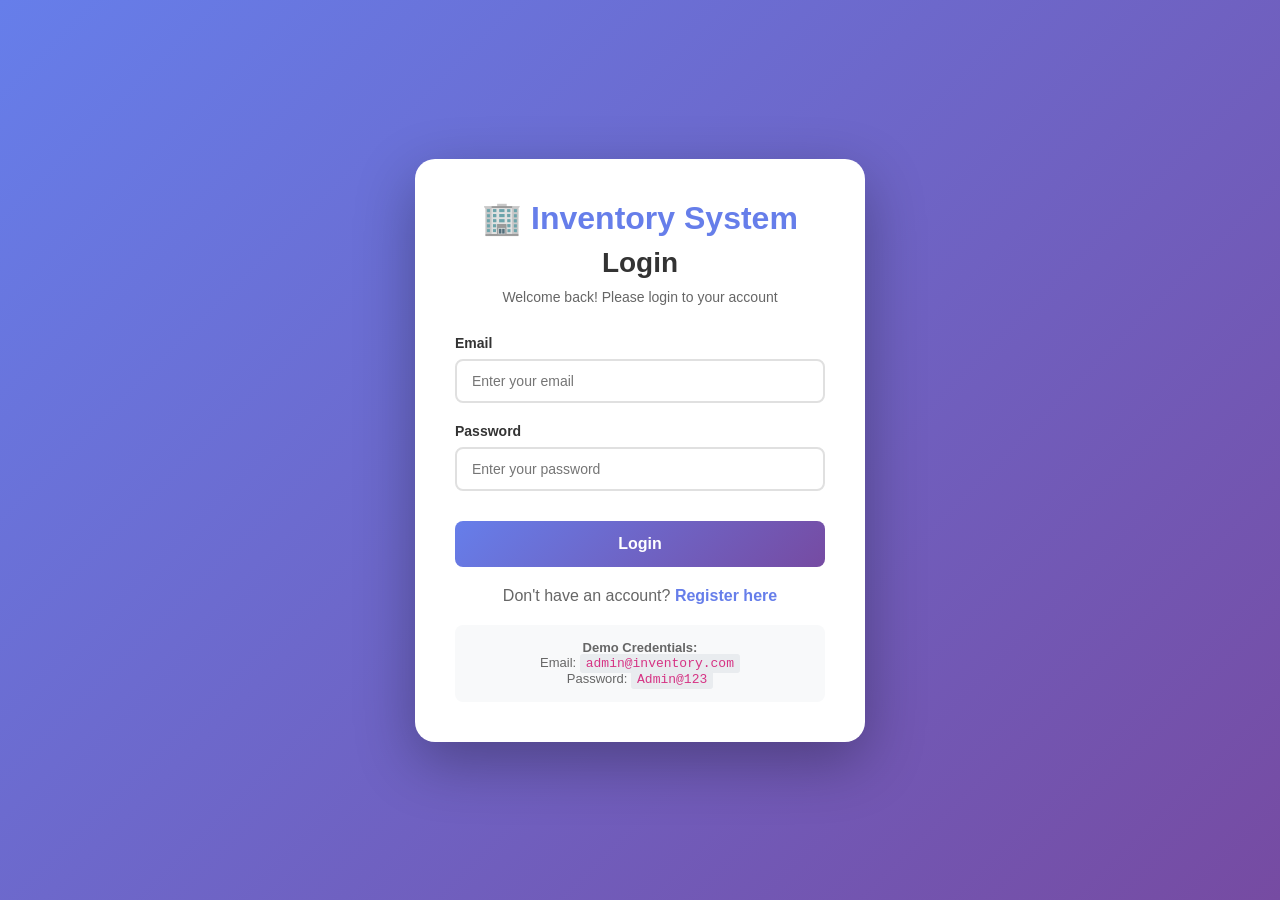
==== frontend/dashboard.html @ 76d30bfd "Add files via upload" ====
<!DOCTYPE html>
<html lang="en">
<head>
    <meta charset="UTF-8">
    <meta name="viewport" content="width=device-width, initial-scale=1.0">
    <title>Dashboard - Smart Inventory Management</title>
    <link rel="stylesheet" href="css/style.css">
    <link rel="stylesheet" href="css/dashboard.css">
</head>
<body>
    <div class="dashboard-container">
        <div class="dashboard-header">
            <h1>🏢 Smart Inventory Management System</h1>
            <button id="logout-btn" class="btn-logout">Logout</button>
        </div>

        <div class="dashboard-content">
            <div class="welcome-card">
                <h2>Welcome, <span id="user-name"></span>!</h2>
                <div class="user-info">
                    <div class="info-item">
                        <span class="label">Username:</span>
                        <span class="value" id="user-username"></span>
                    </div>
                    <div class="info-item">
                        <span class="label">Email:</span>
                        <span class="value" id="user-email"></span>
                    </div>
                    <div class="info-item">
                        <span class="label">Role:</span>
                        <span class="badge" id="user-role"></span>
                    </div>
                </div>
            </div>

            <div class="features-grid">
                <div class="feature-card disabled">
                    <div class="icon">📦</div>
                    <h3>Products</h3>
                    <p>Manage your inventory</p>
                    <small>Coming Soon</small>
                </div>

                <div class="feature-card disabled">
                    <div class="icon">📊</div>
                    <h3>Reports</h3>
                    <p>View sales reports</p>
                    <small>Coming Soon</small>
                </div>

                <div class="feature-card disabled">
                    <div class="icon">🔔</div>
                    <h3>Alerts</h3>
                    <p>Low stock notifications</p>
                    <small>Coming Soon</small>
                </div>

                <div class="feature-card disabled">
                    <div class="icon">📝</div>
                    <h3>Transactions</h3>
                    <p>Track movements</p>
                    <small>Coming Soon</small>
                </div>
            </div>

            <div class="info-banner">
                <h3>✅ Authentication System Active</h3>
                <p>User registration and login functionality is now complete!</p>
                <p class="small-text">
                    This is Milestone 1 (Weeks 1-2) - Authentication and Role-Based Access Control
                </p>
            </div>
        </div>
    </div>

    <script src="js/utils.js"></script>
    <script src="js/dashboard.js"></script>
</body>
</html>
---- frontend/css/style.css ----
/* Reset and Base Styles */
* {
    margin: 0;
    padding: 0;
    box-sizing: border-box;
}

body {
    font-family: 'Segoe UI', Tahoma, Geneva, Verdana, sans-serif;
    background: linear-gradient(135deg, #667eea 0%, #764ba2 100%);
    min-height: 100vh;
    display: flex;
    align-items: center;
    justify-content: center;
}

/* Auth Container */
.auth-container {
    width: 100%;
    min-height: 100vh;
    display: flex;
    align-items: center;
    justify-content: center;
    padding: 20px;
}

.auth-card {
    background: white;
    border-radius: 20px;
    padding: 40px;
    box-shadow: 0 20px 60px rgba(0, 0, 0, 0.3);
    width: 100%;
    max-width: 450px;
    animation: slideIn 0.3s ease-out;
}

.register-card {
    max-width: 600px;
}

@keyframes slideIn {
    from {
        opacity: 0;
        transform: translateY(-20px);
    }
    to {
        opacity: 1;
        transform: translateY(0);
    }
}

/* Auth Header */
.auth-header {
    text-align: center;
    margin-bottom: 30px;
}

.auth-header h1 {
    font-size: 32px;
    margin-bottom: 10px;
    color: #667eea;
}

.auth-header h2 {
    font-size: 28px;
    margin-bottom: 10px;
    color: #333;
}

.auth-header p {
    color: #666;
    font-size: 14px;
}

/* Messages */
.error-message {
    background: #fee;
    border: 1px solid #fcc;
    color: #c33;
    padding: 12px;
    border-radius: 8px;
    margin-bottom: 20px;
    text-align: center;
}

.success-message {
    background: #efe;
    border: 1px solid #cfc;
    color: #3c3;
    padding: 12px;
    border-radius: 8px;
    margin-bottom: 20px;
    text-align: center;
}

/* Forms */
.auth-form {
    display: flex;
    flex-direction: column;
    gap: 20px;
}

.form-row {
    display: grid;
    grid-template-columns: 1fr 1fr;
    gap: 15px;
}

.form-group {
    display: flex;
    flex-direction: column;
}

.form-group label {
    margin-bottom: 8px;
    color: #333;
    font-weight: 600;
    font-size: 14px;
}

.form-group input,
.form-group select {
    padding: 12px 15px;
    border: 2px solid #e0e0e0;
    border-radius: 8px;
    font-size: 14px;
    transition: all 0.3s ease;
}

.form-group input:focus,
.form-group select:focus {
    outline: none;
    border-color: #667eea;
    box-shadow: 0 0 0 3px rgba(102, 126, 234, 0.1);
}

.form-group input:disabled,
.form-group select:disabled {
    background: #f5f5f5;
    cursor: not-allowed;
}

/* Buttons */
.btn-primary {
    background: linear-gradient(135deg, #667eea 0%, #764ba2 100%);
    color: white;
    padding: 14px 30px;
    border: none;
    border-radius: 8px;
    font-size: 16px;
    font-weight: 600;
    cursor: pointer;
    transition: all 0.3s ease;
    margin-top: 10px;
}

.btn-primary:hover:not(:disabled) {
    transform: translateY(-2px);
    box-shadow: 0 5px 20px rgba(102, 126, 234, 0.4);
}

.btn-primary:disabled {
    opacity: 0.6;
    cursor: not-allowed;
}

/* Auth Footer */
.auth-footer {
    text-align: center;
    margin-top: 20px;
    color: #666;
}

.auth-footer a {
    color: #667eea;
    text-decoration: none;
    font-weight: 600;
}

.auth-footer a:hover {
    text-decoration: underline;
}

/* Demo Credentials */
.demo-credentials {
    background: #f8f9fa;
    padding: 15px;
    border-radius: 8px;
    margin-top: 20px;
    text-align: center;
    font-size: 13px;
    color: #666;
}

.demo-credentials code {
    background: #e9ecef;
    padding: 2px 6px;
    border-radius: 3px;
    font-family: 'Courier New', monospace;
    color: #d63384;
}

/* Password Requirements */
.password-requirements {
    background: #f8f9fa;
    padding: 15px;
    border-radius: 8px;
    font-size: 13px;
}

.password-requirements p {
    margin-bottom: 8px;
    color: #333;
}

.password-requirements ul {
    list-style-position: inside;
    color: #666;
}

.password-requirements li {
    padding: 2px 0;
}

/* Responsive */
@media (max-width: 768px) {
    .form-row {
        grid-template-columns: 1fr;
    }

    .auth-card {
        padding: 30px 20px;
    }
}
---- frontend/css/dashboard.css ----
/* Dashboard Styles */
body {
    background: #f5f7fa;
}

.dashboard-container {
    width: 100%;
    min-height: 100vh;
    background: #f5f7fa;
}

.dashboard-header {
    background: linear-gradient(135deg, #667eea 0%, #764ba2 100%);
    color: white;
    padding: 20px 40px;
    display: flex;
    justify-content: space-between;
    align-items: center;
    box-shadow: 0 2px 10px rgba(0, 0, 0, 0.1);
}

.dashboard-header h1 {
    font-size: 24px;
    margin: 0;
}

.btn-logout {
    background: rgba(255, 255, 255, 0.2);
    color: white;
    border: 2px solid white;
    padding: 10px 25px;
    border-radius: 8px;
    cursor: pointer;
    font-size: 14px;
    font-weight: 600;
    transition: all 0.3s ease;
}

.btn-logout:hover {
    background: white;
    color: #667eea;
}

.dashboard-content {
    padding: 40px;
    max-width: 1200px;
    margin: 0 auto;
}

.welcome-card {
    background: white;
    border-radius: 15px;
    padding: 30px;
    box-shadow: 0 2px 10px rgba(0, 0, 0, 0.1);
    margin-bottom: 30px;
}

.welcome-card h2 {
    color: #333;
    margin-bottom: 20px;
    font-size: 28px;
}

.user-info {
    display: flex;
    gap: 30px;
    flex-wrap: wrap;
}

.info-item {
    display: flex;
    flex-direction: column;
    gap: 5px;
}

.info-item .label {
    color: #666;
    font-size: 14px;
    font-weight: 500;
}

.info-item .value {
    color: #333;
    font-size: 16px;
    font-weight: 600;
}

.badge {
    display: inline-block;
    padding: 6px 12px;
    border-radius: 6px;
    font-size: 12px;
    font-weight: 700;
    text-transform: uppercase;
    letter-spacing: 0.5px;
}

.badge.admin {
    background: #667eea;
    color: white;
}

.badge.employee {
    background: #48bb78;
    color: white;
}

.features-grid {
    display: grid;
    grid-template-columns: repeat(auto-fit, minmax(250px, 1fr));
    gap: 20px;
    margin-bottom: 30px;
}

.feature-card {
    background: white;
    border-radius: 15px;
    padding: 30px;
    text-align: center;
    box-shadow: 0 2px 10px rgba(0, 0, 0, 0.1);
    transition: all 0.3s ease;
    cursor: pointer;
}

.feature-card:hover:not(.disabled) {
    transform: translateY(-5px);
    box-shadow: 0 5px 20px rgba(0, 0, 0, 0.15);
}

.feature-card.disabled {
    opacity: 0.6;
    cursor: not-allowed;
}

.feature-card .icon {
    font-size: 48px;
    margin-bottom: 15px;
}

.feature-card h3 {
    color: #333;
    margin-bottom: 10px;
    font-size: 20px;
}

.feature-card p {
    color: #666;
    font-size: 14px;
    margin-bottom: 10px;
}

.feature-card small {
    color: #999;
    font-size: 12px;
    font-style: italic;
}

.info-banner {
    background: linear-gradient(135deg, #48bb78 0%, #38a169 100%);
    color: white;
    border-radius: 15px;
    padding: 30px;
    text-align: center;
    box-shadow: 0 2px 10px rgba(0, 0, 0, 0.1);
}

.info-banner h3 {
    margin-bottom: 15px;
    font-size: 24px;
}

.info-banner p {
    margin-bottom: 10px;
    font-size: 16px;
}

.small-text {
    font-size: 14px !important;
    opacity: 0.9;
}

/* Responsive */
@media (max-width: 768px) {
    .dashboard-header {
        flex-direction: column;
        gap: 15px;
        text-align: center;
    }

    .dashboard-content {
        padding: 20px;
    }

    .user-info {
        flex-direction: column;
        gap: 15px;
    }

    .features-grid {
        grid-template-columns: 1fr;
    }
}
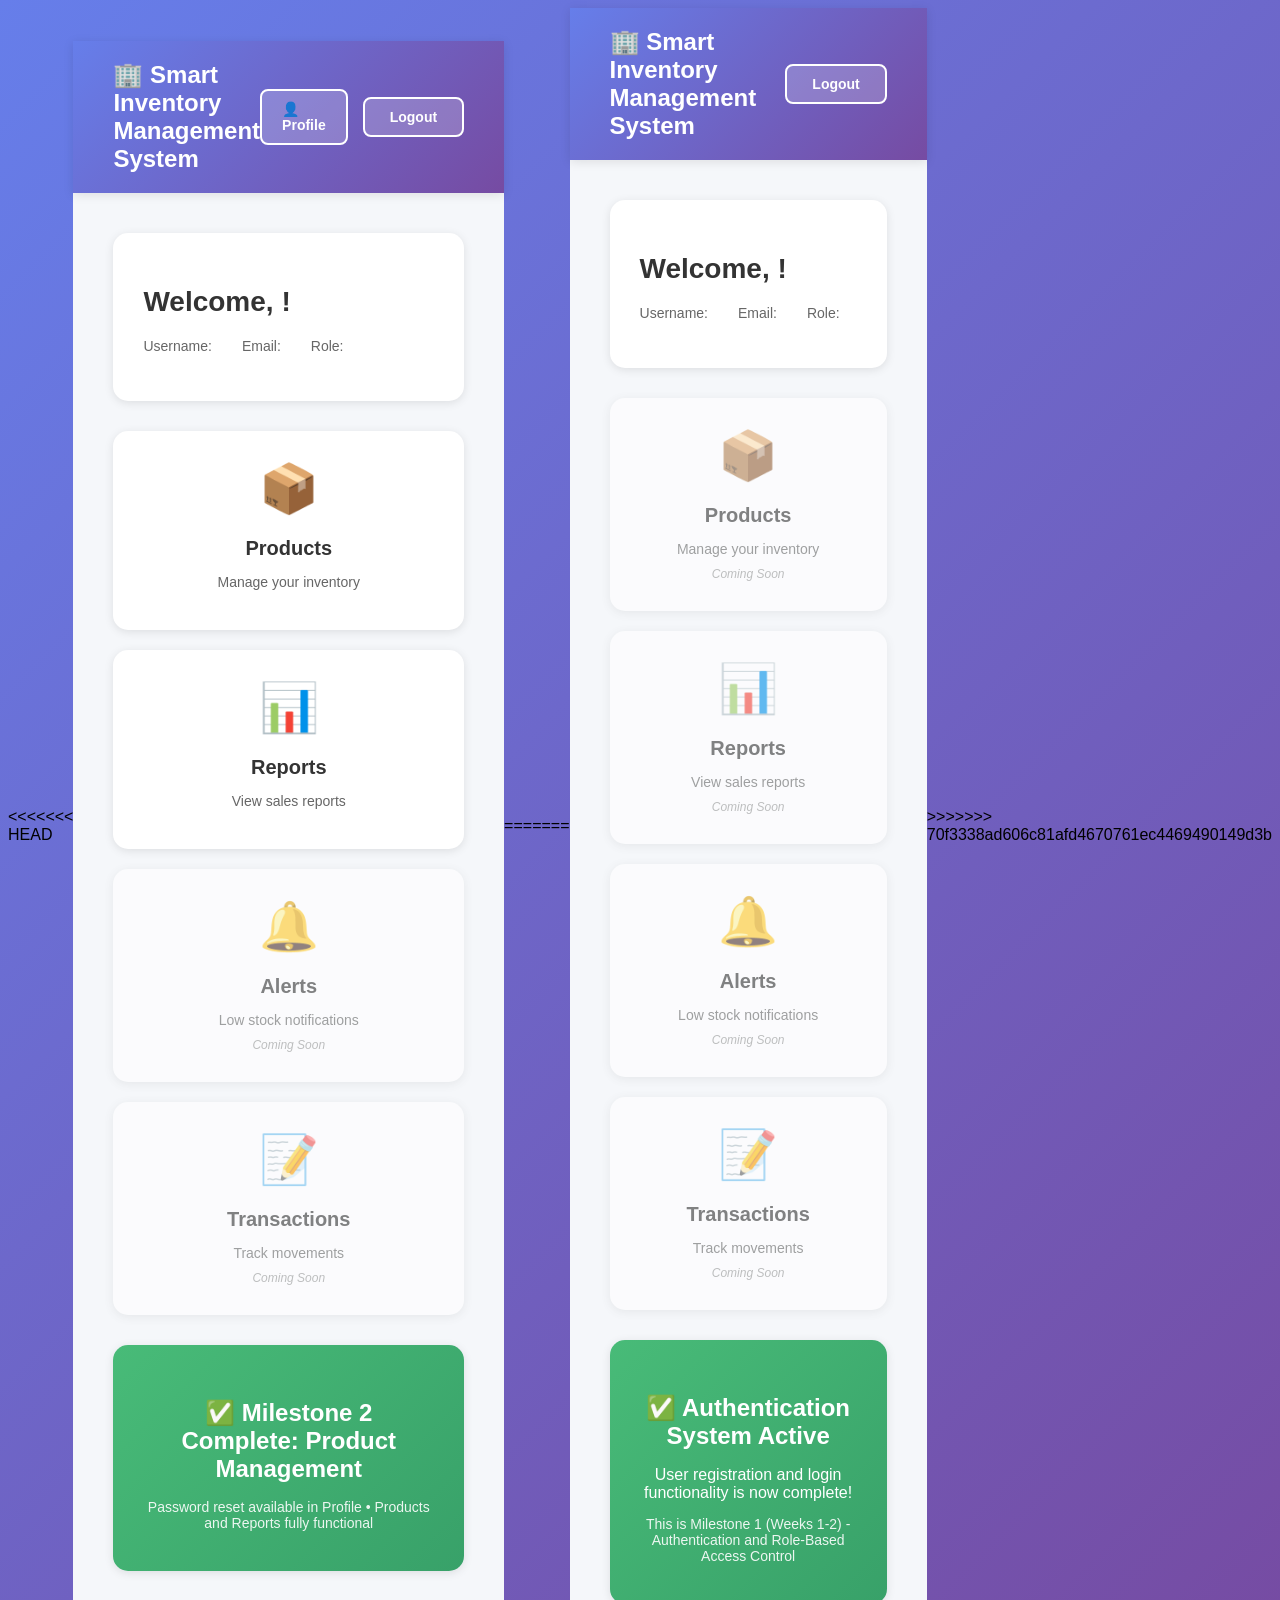
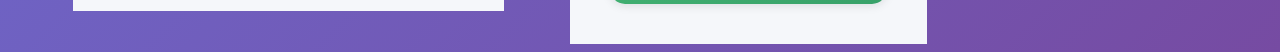
==== commit 3d57785d: "resolved merge" ====
--- a/frontend/dashboard.html
+++ b/frontend/dashboard.html
@@ -1,79 +1,161 @@
-<!DOCTYPE html>
-<html lang="en">
-<head>
-    <meta charset="UTF-8">
-    <meta name="viewport" content="width=device-width, initial-scale=1.0">
-    <title>Dashboard - Smart Inventory Management</title>
-    <link rel="stylesheet" href="css/style.css">
-    <link rel="stylesheet" href="css/dashboard.css">
-</head>
-<body>
-    <div class="dashboard-container">
-        <div class="dashboard-header">
-            <h1>🏢 Smart Inventory Management System</h1>
-            <button id="logout-btn" class="btn-logout">Logout</button>
-        </div>
-
-        <div class="dashboard-content">
-            <div class="welcome-card">
-                <h2>Welcome, <span id="user-name"></span>!</h2>
-                <div class="user-info">
-                    <div class="info-item">
-                        <span class="label">Username:</span>
-                        <span class="value" id="user-username"></span>
-                    </div>
-                    <div class="info-item">
-                        <span class="label">Email:</span>
-                        <span class="value" id="user-email"></span>
-                    </div>
-                    <div class="info-item">
-                        <span class="label">Role:</span>
-                        <span class="badge" id="user-role"></span>
-                    </div>
-                </div>
-            </div>
-
-            <div class="features-grid">
-                <div class="feature-card disabled">
-                    <div class="icon">📦</div>
-                    <h3>Products</h3>
-                    <p>Manage your inventory</p>
-                    <small>Coming Soon</small>
-                </div>
-
-                <div class="feature-card disabled">
-                    <div class="icon">📊</div>
-                    <h3>Reports</h3>
-                    <p>View sales reports</p>
-                    <small>Coming Soon</small>
-                </div>
-
-                <div class="feature-card disabled">
-                    <div class="icon">🔔</div>
-                    <h3>Alerts</h3>
-                    <p>Low stock notifications</p>
-                    <small>Coming Soon</small>
-                </div>
-
-                <div class="feature-card disabled">
-                    <div class="icon">📝</div>
-                    <h3>Transactions</h3>
-                    <p>Track movements</p>
-                    <small>Coming Soon</small>
-                </div>
-            </div>
-
-            <div class="info-banner">
-                <h3>✅ Authentication System Active</h3>
-                <p>User registration and login functionality is now complete!</p>
-                <p class="small-text">
-                    This is Milestone 1 (Weeks 1-2) - Authentication and Role-Based Access Control
-                </p>
-            </div>
-        </div>
-    </div>
-
-    <script src="js/utils.js"></script>
-    <script src="js/dashboard.js"></script>
-</body>
+<<<<<<< HEAD
+<!DOCTYPE html>
+<html lang="en">
+<head>
+    <meta charset="UTF-8">
+    <meta name="viewport" content="width=device-width, initial-scale=1.0">
+    <title>Dashboard - Smart Inventory Management</title>
+    <link rel="stylesheet" href="css/style.css">
+    <link rel="stylesheet" href="css/dashboard.css">
+</head>
+<body>
+    <div class="dashboard-container">
+        <div class="dashboard-header">
+            <h1>🏢 Smart Inventory Management System</h1>
+            <div class="header-actions">
+                <a href="profile.html" class="btn-secondary">👤 Profile</a>
+                <button id="logout-btn" class="btn-logout">Logout</button>
+            </div>
+        </div>
+
+        <div class="dashboard-content">
+            <div class="welcome-card">
+                <h2>Welcome, <span id="user-name"></span>!</h2>
+                <div class="user-info">
+                    <div class="info-item">
+                        <span class="label">Username:</span>
+                        <span class="value" id="user-username"></span>
+                    </div>
+                    <div class="info-item">
+                        <span class="label">Email:</span>
+                        <span class="value" id="user-email"></span>
+                    </div>
+                    <div class="info-item">
+                        <span class="label">Role:</span>
+                        <span class="badge" id="user-role"></span>
+                    </div>
+                </div>
+            </div>
+
+            <div class="features-grid">
+                <a href="inventory.html" class="feature-card">
+                    <div class="icon">📦</div>
+                    <h3>Products</h3>
+                    <p>Manage your inventory</p>
+                </a>
+
+                <a href="reports.html" class="feature-card">
+                    <div class="icon">📊</div>
+                    <h3>Reports</h3>
+                    <p>View sales reports</p>
+                </a>
+
+                <div class="feature-card disabled">
+                    <div class="icon">🔔</div>
+                    <h3>Alerts</h3>
+                    <p>Low stock notifications</p>
+                    <small>Coming Soon</small>
+                </div>
+
+                <div class="feature-card disabled">
+                    <div class="icon">📝</div>
+                    <h3>Transactions</h3>
+                    <p>Track movements</p>
+                    <small>Coming Soon</small>
+                </div>
+            </div>
+
+            <div class="info-banner">
+                <h3>✅ Milestone 2 Complete: Product Management</h3>
+                <p><strong id="role-info"></strong></p>
+                <p class="small-text">
+                    Password reset available in Profile • Products and Reports fully functional
+                </p>
+            </div>
+        </div>
+    </div>
+
+    <script src="js/utils.js"></script>
+    <script src="js/dashboard.js"></script>
+</body>
+=======
+<!DOCTYPE html>
+<html lang="en">
+<head>
+    <meta charset="UTF-8">
+    <meta name="viewport" content="width=device-width, initial-scale=1.0">
+    <title>Dashboard - Smart Inventory Management</title>
+    <link rel="stylesheet" href="css/style.css">
+    <link rel="stylesheet" href="css/dashboard.css">
+</head>
+<body>
+    <div class="dashboard-container">
+        <div class="dashboard-header">
+            <h1>🏢 Smart Inventory Management System</h1>
+            <button id="logout-btn" class="btn-logout">Logout</button>
+        </div>
+
+        <div class="dashboard-content">
+            <div class="welcome-card">
+                <h2>Welcome, <span id="user-name"></span>!</h2>
+                <div class="user-info">
+                    <div class="info-item">
+                        <span class="label">Username:</span>
+                        <span class="value" id="user-username"></span>
+                    </div>
+                    <div class="info-item">
+                        <span class="label">Email:</span>
+                        <span class="value" id="user-email"></span>
+                    </div>
+                    <div class="info-item">
+                        <span class="label">Role:</span>
+                        <span class="badge" id="user-role"></span>
+                    </div>
+                </div>
+            </div>
+
+            <div class="features-grid">
+                <div class="feature-card disabled">
+                    <div class="icon">📦</div>
+                    <h3>Products</h3>
+                    <p>Manage your inventory</p>
+                    <small>Coming Soon</small>
+                </div>
+
+                <div class="feature-card disabled">
+                    <div class="icon">📊</div>
+                    <h3>Reports</h3>
+                    <p>View sales reports</p>
+                    <small>Coming Soon</small>
+                </div>
+
+                <div class="feature-card disabled">
+                    <div class="icon">🔔</div>
+                    <h3>Alerts</h3>
+                    <p>Low stock notifications</p>
+                    <small>Coming Soon</small>
+                </div>
+
+                <div class="feature-card disabled">
+                    <div class="icon">📝</div>
+                    <h3>Transactions</h3>
+                    <p>Track movements</p>
+                    <small>Coming Soon</small>
+                </div>
+            </div>
+
+            <div class="info-banner">
+                <h3>✅ Authentication System Active</h3>
+                <p>User registration and login functionality is now complete!</p>
+                <p class="small-text">
+                    This is Milestone 1 (Weeks 1-2) - Authentication and Role-Based Access Control
+                </p>
+            </div>
+        </div>
+    </div>
+
+    <script src="js/utils.js"></script>
+    <script src="js/dashboard.js"></script>
+</body>
+>>>>>>> 70f3338ad606c81afd4670761ec4469490149d3b
 </html>
--- a/frontend/css/style.css
+++ b/frontend/css/style.css
@@ -1,234 +1,470 @@
-/* Reset and Base Styles */
-* {
-    margin: 0;
-    padding: 0;
-    box-sizing: border-box;
-}
-
-body {
-    font-family: 'Segoe UI', Tahoma, Geneva, Verdana, sans-serif;
-    background: linear-gradient(135deg, #667eea 0%, #764ba2 100%);
-    min-height: 100vh;
-    display: flex;
-    align-items: center;
-    justify-content: center;
-}
-
-/* Auth Container */
-.auth-container {
-    width: 100%;
-    min-height: 100vh;
-    display: flex;
-    align-items: center;
-    justify-content: center;
-    padding: 20px;
-}
-
-.auth-card {
-    background: white;
-    border-radius: 20px;
-    padding: 40px;
-    box-shadow: 0 20px 60px rgba(0, 0, 0, 0.3);
-    width: 100%;
-    max-width: 450px;
-    animation: slideIn 0.3s ease-out;
-}
-
-.register-card {
-    max-width: 600px;
-}
-
-@keyframes slideIn {
-    from {
-        opacity: 0;
-        transform: translateY(-20px);
-    }
-    to {
-        opacity: 1;
-        transform: translateY(0);
-    }
-}
-
-/* Auth Header */
-.auth-header {
-    text-align: center;
-    margin-bottom: 30px;
-}
-
-.auth-header h1 {
-    font-size: 32px;
-    margin-bottom: 10px;
-    color: #667eea;
-}
-
-.auth-header h2 {
-    font-size: 28px;
-    margin-bottom: 10px;
-    color: #333;
-}
-
-.auth-header p {
-    color: #666;
-    font-size: 14px;
-}
-
-/* Messages */
-.error-message {
-    background: #fee;
-    border: 1px solid #fcc;
-    color: #c33;
-    padding: 12px;
-    border-radius: 8px;
-    margin-bottom: 20px;
-    text-align: center;
-}
-
-.success-message {
-    background: #efe;
-    border: 1px solid #cfc;
-    color: #3c3;
-    padding: 12px;
-    border-radius: 8px;
-    margin-bottom: 20px;
-    text-align: center;
-}
-
-/* Forms */
-.auth-form {
-    display: flex;
-    flex-direction: column;
-    gap: 20px;
-}
-
-.form-row {
-    display: grid;
-    grid-template-columns: 1fr 1fr;
-    gap: 15px;
-}
-
-.form-group {
-    display: flex;
-    flex-direction: column;
-}
-
-.form-group label {
-    margin-bottom: 8px;
-    color: #333;
-    font-weight: 600;
-    font-size: 14px;
-}
-
-.form-group input,
-.form-group select {
-    padding: 12px 15px;
-    border: 2px solid #e0e0e0;
-    border-radius: 8px;
-    font-size: 14px;
-    transition: all 0.3s ease;
-}
-
-.form-group input:focus,
-.form-group select:focus {
-    outline: none;
-    border-color: #667eea;
-    box-shadow: 0 0 0 3px rgba(102, 126, 234, 0.1);
-}
-
-.form-group input:disabled,
-.form-group select:disabled {
-    background: #f5f5f5;
-    cursor: not-allowed;
-}
-
-/* Buttons */
-.btn-primary {
-    background: linear-gradient(135deg, #667eea 0%, #764ba2 100%);
-    color: white;
-    padding: 14px 30px;
-    border: none;
-    border-radius: 8px;
-    font-size: 16px;
-    font-weight: 600;
-    cursor: pointer;
-    transition: all 0.3s ease;
-    margin-top: 10px;
-}
-
-.btn-primary:hover:not(:disabled) {
-    transform: translateY(-2px);
-    box-shadow: 0 5px 20px rgba(102, 126, 234, 0.4);
-}
-
-.btn-primary:disabled {
-    opacity: 0.6;
-    cursor: not-allowed;
-}
-
-/* Auth Footer */
-.auth-footer {
-    text-align: center;
-    margin-top: 20px;
-    color: #666;
-}
-
-.auth-footer a {
-    color: #667eea;
-    text-decoration: none;
-    font-weight: 600;
-}
-
-.auth-footer a:hover {
-    text-decoration: underline;
-}
-
-/* Demo Credentials */
-.demo-credentials {
-    background: #f8f9fa;
-    padding: 15px;
-    border-radius: 8px;
-    margin-top: 20px;
-    text-align: center;
-    font-size: 13px;
-    color: #666;
-}
-
-.demo-credentials code {
-    background: #e9ecef;
-    padding: 2px 6px;
-    border-radius: 3px;
-    font-family: 'Courier New', monospace;
-    color: #d63384;
-}
-
-/* Password Requirements */
-.password-requirements {
-    background: #f8f9fa;
-    padding: 15px;
-    border-radius: 8px;
-    font-size: 13px;
-}
-
-.password-requirements p {
-    margin-bottom: 8px;
-    color: #333;
-}
-
-.password-requirements ul {
-    list-style-position: inside;
-    color: #666;
-}
-
-.password-requirements li {
-    padding: 2px 0;
-}
-
-/* Responsive */
-@media (max-width: 768px) {
-    .form-row {
-        grid-template-columns: 1fr;
-    }
-
-    .auth-card {
-        padding: 30px 20px;
-    }
+<<<<<<< HEAD
+/* Reset and Base Styles */
+* {
+    margin: 0;
+    padding: 0;
+    box-sizing: border-box;
+}
+
+body {
+    font-family: 'Segoe UI', Tahoma, Geneva, Verdana, sans-serif;
+    background: linear-gradient(135deg, #667eea 0%, #764ba2 100%);
+    min-height: 100vh;
+    display: flex;
+    align-items: center;
+    justify-content: center;
+}
+
+/* Auth Container */
+.auth-container {
+    width: 100%;
+    min-height: 100vh;
+    display: flex;
+    align-items: center;
+    justify-content: center;
+    padding: 20px;
+}
+
+.auth-card {
+    background: white;
+    border-radius: 20px;
+    padding: 40px;
+    box-shadow: 0 20px 60px rgba(0, 0, 0, 0.3);
+    width: 100%;
+    max-width: 450px;
+    animation: slideIn 0.3s ease-out;
+}
+
+.register-card {
+    max-width: 600px;
+}
+
+@keyframes slideIn {
+    from {
+        opacity: 0;
+        transform: translateY(-20px);
+    }
+    to {
+        opacity: 1;
+        transform: translateY(0);
+    }
+}
+
+/* Auth Header */
+.auth-header {
+    text-align: center;
+    margin-bottom: 30px;
+}
+
+.auth-header h1 {
+    font-size: 32px;
+    margin-bottom: 10px;
+    color: #667eea;
+}
+
+.auth-header h2 {
+    font-size: 28px;
+    margin-bottom: 10px;
+    color: #333;
+}
+
+.auth-header p {
+    color: #666;
+    font-size: 14px;
+}
+
+/* Messages */
+.error-message {
+    background: #fee;
+    border: 1px solid #fcc;
+    color: #c33;
+    padding: 12px;
+    border-radius: 8px;
+    margin-bottom: 20px;
+    text-align: center;
+}
+
+.success-message {
+    background: #efe;
+    border: 1px solid #cfc;
+    color: #3c3;
+    padding: 12px;
+    border-radius: 8px;
+    margin-bottom: 20px;
+    text-align: center;
+}
+
+/* Forms */
+.auth-form {
+    display: flex;
+    flex-direction: column;
+    gap: 20px;
+}
+
+.form-row {
+    display: grid;
+    grid-template-columns: 1fr 1fr;
+    gap: 15px;
+}
+
+.form-group {
+    display: flex;
+    flex-direction: column;
+}
+
+.form-group label {
+    margin-bottom: 8px;
+    color: #333;
+    font-weight: 600;
+    font-size: 14px;
+}
+
+.form-group input,
+.form-group select {
+    padding: 12px 15px;
+    border: 2px solid #e0e0e0;
+    border-radius: 8px;
+    font-size: 14px;
+    transition: all 0.3s ease;
+}
+
+.form-group input:focus,
+.form-group select:focus {
+    outline: none;
+    border-color: #667eea;
+    box-shadow: 0 0 0 3px rgba(102, 126, 234, 0.1);
+}
+
+.form-group input:disabled,
+.form-group select:disabled {
+    background: #f5f5f5;
+    cursor: not-allowed;
+}
+
+/* Buttons */
+.btn-primary {
+    background: linear-gradient(135deg, #667eea 0%, #764ba2 100%);
+    color: white;
+    padding: 14px 30px;
+    border: none;
+    border-radius: 8px;
+    font-size: 16px;
+    font-weight: 600;
+    cursor: pointer;
+    transition: all 0.3s ease;
+    margin-top: 10px;
+}
+
+.btn-primary:hover:not(:disabled) {
+    transform: translateY(-2px);
+    box-shadow: 0 5px 20px rgba(102, 126, 234, 0.4);
+}
+
+.btn-primary:disabled {
+    opacity: 0.6;
+    cursor: not-allowed;
+}
+
+/* Auth Footer */
+.auth-footer {
+    text-align: center;
+    margin-top: 20px;
+    color: #666;
+}
+
+.auth-footer a {
+    color: #667eea;
+    text-decoration: none;
+    font-weight: 600;
+}
+
+.auth-footer a:hover {
+    text-decoration: underline;
+}
+
+/* Demo Credentials */
+.demo-credentials {
+    background: #f8f9fa;
+    padding: 15px;
+    border-radius: 8px;
+    margin-top: 20px;
+    text-align: center;
+    font-size: 13px;
+    color: #666;
+}
+
+.demo-credentials code {
+    background: #e9ecef;
+    padding: 2px 6px;
+    border-radius: 3px;
+    font-family: 'Courier New', monospace;
+    color: #d63384;
+}
+
+/* Password Requirements */
+.password-requirements {
+    background: #f8f9fa;
+    padding: 15px;
+    border-radius: 8px;
+    font-size: 13px;
+}
+
+.password-requirements p {
+    margin-bottom: 8px;
+    color: #333;
+}
+
+.password-requirements ul {
+    list-style-position: inside;
+    color: #666;
+}
+
+.password-requirements li {
+    padding: 2px 0;
+}
+
+/* Responsive */
+@media (max-width: 768px) {
+    .form-row {
+        grid-template-columns: 1fr;
+    }
+
+    .auth-card {
+        padding: 30px 20px;
+    }
+=======
+/* Reset and Base Styles */
+* {
+    margin: 0;
+    padding: 0;
+    box-sizing: border-box;
+}
+
+body {
+    font-family: 'Segoe UI', Tahoma, Geneva, Verdana, sans-serif;
+    background: linear-gradient(135deg, #667eea 0%, #764ba2 100%);
+    min-height: 100vh;
+    display: flex;
+    align-items: center;
+    justify-content: center;
+}
+
+/* Auth Container */
+.auth-container {
+    width: 100%;
+    min-height: 100vh;
+    display: flex;
+    align-items: center;
+    justify-content: center;
+    padding: 20px;
+}
+
+.auth-card {
+    background: white;
+    border-radius: 20px;
+    padding: 40px;
+    box-shadow: 0 20px 60px rgba(0, 0, 0, 0.3);
+    width: 100%;
+    max-width: 450px;
+    animation: slideIn 0.3s ease-out;
+}
+
+.register-card {
+    max-width: 600px;
+}
+
+@keyframes slideIn {
+    from {
+        opacity: 0;
+        transform: translateY(-20px);
+    }
+    to {
+        opacity: 1;
+        transform: translateY(0);
+    }
+}
+
+/* Auth Header */
+.auth-header {
+    text-align: center;
+    margin-bottom: 30px;
+}
+
+.auth-header h1 {
+    font-size: 32px;
+    margin-bottom: 10px;
+    color: #667eea;
+}
+
+.auth-header h2 {
+    font-size: 28px;
+    margin-bottom: 10px;
+    color: #333;
+}
+
+.auth-header p {
+    color: #666;
+    font-size: 14px;
+}
+
+/* Messages */
+.error-message {
+    background: #fee;
+    border: 1px solid #fcc;
+    color: #c33;
+    padding: 12px;
+    border-radius: 8px;
+    margin-bottom: 20px;
+    text-align: center;
+}
+
+.success-message {
+    background: #efe;
+    border: 1px solid #cfc;
+    color: #3c3;
+    padding: 12px;
+    border-radius: 8px;
+    margin-bottom: 20px;
+    text-align: center;
+}
+
+/* Forms */
+.auth-form {
+    display: flex;
+    flex-direction: column;
+    gap: 20px;
+}
+
+.form-row {
+    display: grid;
+    grid-template-columns: 1fr 1fr;
+    gap: 15px;
+}
+
+.form-group {
+    display: flex;
+    flex-direction: column;
+}
+
+.form-group label {
+    margin-bottom: 8px;
+    color: #333;
+    font-weight: 600;
+    font-size: 14px;
+}
+
+.form-group input,
+.form-group select {
+    padding: 12px 15px;
+    border: 2px solid #e0e0e0;
+    border-radius: 8px;
+    font-size: 14px;
+    transition: all 0.3s ease;
+}
+
+.form-group input:focus,
+.form-group select:focus {
+    outline: none;
+    border-color: #667eea;
+    box-shadow: 0 0 0 3px rgba(102, 126, 234, 0.1);
+}
+
+.form-group input:disabled,
+.form-group select:disabled {
+    background: #f5f5f5;
+    cursor: not-allowed;
+}
+
+/* Buttons */
+.btn-primary {
+    background: linear-gradient(135deg, #667eea 0%, #764ba2 100%);
+    color: white;
+    padding: 14px 30px;
+    border: none;
+    border-radius: 8px;
+    font-size: 16px;
+    font-weight: 600;
+    cursor: pointer;
+    transition: all 0.3s ease;
+    margin-top: 10px;
+}
+
+.btn-primary:hover:not(:disabled) {
+    transform: translateY(-2px);
+    box-shadow: 0 5px 20px rgba(102, 126, 234, 0.4);
+}
+
+.btn-primary:disabled {
+    opacity: 0.6;
+    cursor: not-allowed;
+}
+
+/* Auth Footer */
+.auth-footer {
+    text-align: center;
+    margin-top: 20px;
+    color: #666;
+}
+
+.auth-footer a {
+    color: #667eea;
+    text-decoration: none;
+    font-weight: 600;
+}
+
+.auth-footer a:hover {
+    text-decoration: underline;
+}
+
+/* Demo Credentials */
+.demo-credentials {
+    background: #f8f9fa;
+    padding: 15px;
+    border-radius: 8px;
+    margin-top: 20px;
+    text-align: center;
+    font-size: 13px;
+    color: #666;
+}
+
+.demo-credentials code {
+    background: #e9ecef;
+    padding: 2px 6px;
+    border-radius: 3px;
+    font-family: 'Courier New', monospace;
+    color: #d63384;
+}
+
+/* Password Requirements */
+.password-requirements {
+    background: #f8f9fa;
+    padding: 15px;
+    border-radius: 8px;
+    font-size: 13px;
+}
+
+.password-requirements p {
+    margin-bottom: 8px;
+    color: #333;
+}
+
+.password-requirements ul {
+    list-style-position: inside;
+    color: #666;
+}
+
+.password-requirements li {
+    padding: 2px 0;
+}
+
+/* Responsive */
+@media (max-width: 768px) {
+    .form-row {
+        grid-template-columns: 1fr;
+    }
+
+    .auth-card {
+        padding: 30px 20px;
+    }
+>>>>>>> 70f3338ad606c81afd4670761ec4469490149d3b
 }
--- a/frontend/css/dashboard.css
+++ b/frontend/css/dashboard.css
@@ -1,202 +1,499 @@
-/* Dashboard Styles */
-body {
-    background: #f5f7fa;
-}
-
-.dashboard-container {
-    width: 100%;
-    min-height: 100vh;
-    background: #f5f7fa;
-}
-
-.dashboard-header {
-    background: linear-gradient(135deg, #667eea 0%, #764ba2 100%);
-    color: white;
-    padding: 20px 40px;
-    display: flex;
-    justify-content: space-between;
-    align-items: center;
-    box-shadow: 0 2px 10px rgba(0, 0, 0, 0.1);
-}
-
-.dashboard-header h1 {
-    font-size: 24px;
-    margin: 0;
-}
-
-.btn-logout {
-    background: rgba(255, 255, 255, 0.2);
-    color: white;
-    border: 2px solid white;
-    padding: 10px 25px;
-    border-radius: 8px;
-    cursor: pointer;
-    font-size: 14px;
-    font-weight: 600;
-    transition: all 0.3s ease;
-}
-
-.btn-logout:hover {
-    background: white;
-    color: #667eea;
-}
-
-.dashboard-content {
-    padding: 40px;
-    max-width: 1200px;
-    margin: 0 auto;
-}
-
-.welcome-card {
-    background: white;
-    border-radius: 15px;
-    padding: 30px;
-    box-shadow: 0 2px 10px rgba(0, 0, 0, 0.1);
-    margin-bottom: 30px;
-}
-
-.welcome-card h2 {
-    color: #333;
-    margin-bottom: 20px;
-    font-size: 28px;
-}
-
-.user-info {
-    display: flex;
-    gap: 30px;
-    flex-wrap: wrap;
-}
-
-.info-item {
-    display: flex;
-    flex-direction: column;
-    gap: 5px;
-}
-
-.info-item .label {
-    color: #666;
-    font-size: 14px;
-    font-weight: 500;
-}
-
-.info-item .value {
-    color: #333;
-    font-size: 16px;
-    font-weight: 600;
-}
-
-.badge {
-    display: inline-block;
-    padding: 6px 12px;
-    border-radius: 6px;
-    font-size: 12px;
-    font-weight: 700;
-    text-transform: uppercase;
-    letter-spacing: 0.5px;
-}
-
-.badge.admin {
-    background: #667eea;
-    color: white;
-}
-
-.badge.employee {
-    background: #48bb78;
-    color: white;
-}
-
-.features-grid {
-    display: grid;
-    grid-template-columns: repeat(auto-fit, minmax(250px, 1fr));
-    gap: 20px;
-    margin-bottom: 30px;
-}
-
-.feature-card {
-    background: white;
-    border-radius: 15px;
-    padding: 30px;
-    text-align: center;
-    box-shadow: 0 2px 10px rgba(0, 0, 0, 0.1);
-    transition: all 0.3s ease;
-    cursor: pointer;
-}
-
-.feature-card:hover:not(.disabled) {
-    transform: translateY(-5px);
-    box-shadow: 0 5px 20px rgba(0, 0, 0, 0.15);
-}
-
-.feature-card.disabled {
-    opacity: 0.6;
-    cursor: not-allowed;
-}
-
-.feature-card .icon {
-    font-size: 48px;
-    margin-bottom: 15px;
-}
-
-.feature-card h3 {
-    color: #333;
-    margin-bottom: 10px;
-    font-size: 20px;
-}
-
-.feature-card p {
-    color: #666;
-    font-size: 14px;
-    margin-bottom: 10px;
-}
-
-.feature-card small {
-    color: #999;
-    font-size: 12px;
-    font-style: italic;
-}
-
-.info-banner {
-    background: linear-gradient(135deg, #48bb78 0%, #38a169 100%);
-    color: white;
-    border-radius: 15px;
-    padding: 30px;
-    text-align: center;
-    box-shadow: 0 2px 10px rgba(0, 0, 0, 0.1);
-}
-
-.info-banner h3 {
-    margin-bottom: 15px;
-    font-size: 24px;
-}
-
-.info-banner p {
-    margin-bottom: 10px;
-    font-size: 16px;
-}
-
-.small-text {
-    font-size: 14px !important;
-    opacity: 0.9;
-}
-
-/* Responsive */
-@media (max-width: 768px) {
-    .dashboard-header {
-        flex-direction: column;
-        gap: 15px;
-        text-align: center;
-    }
-
-    .dashboard-content {
-        padding: 20px;
-    }
-
-    .user-info {
-        flex-direction: column;
-        gap: 15px;
-    }
-
-    .features-grid {
-        grid-template-columns: 1fr;
-    }
+<<<<<<< HEAD
+/* Dashboard Styles */
+body {
+    background: #f5f7fa;
+}
+
+.dashboard-container {
+    width: 100%;
+    min-height: 100vh;
+    background: #f5f7fa;
+}
+
+.dashboard-header {
+    background: linear-gradient(135deg, #667eea 0%, #764ba2 100%);
+    color: white;
+    padding: 20px 40px;
+    display: flex;
+    justify-content: space-between;
+    align-items: center;
+    box-shadow: 0 2px 10px rgba(0, 0, 0, 0.1);
+}
+
+.dashboard-header h1 {
+    font-size: 24px;
+    margin: 0;
+}
+
+.header-actions {
+    display: flex;
+    gap: 15px;
+    align-items: center;
+}
+
+.btn-secondary {
+    background: rgba(255, 255, 255, 0.2);
+    color: white;
+    border: 2px solid white;
+    padding: 10px 20px;
+    border-radius: 8px;
+    text-decoration: none;
+    font-size: 14px;
+    font-weight: 600;
+    transition: all 0.3s ease;
+    display: inline-block;
+}
+
+.btn-secondary:hover {
+    background: white;
+    color: #667eea;
+}
+
+.btn-logout {
+    background: rgba(255, 255, 255, 0.2);
+    color: white;
+    border: 2px solid white;
+    padding: 10px 25px;
+    border-radius: 8px;
+    cursor: pointer;
+    font-size: 14px;
+    font-weight: 600;
+    transition: all 0.3s ease;
+}
+
+.btn-logout:hover {
+    background: white;
+    color: #667eea;
+}
+
+.dashboard-content {
+    padding: 40px;
+    max-width: 1200px;
+    margin: 0 auto;
+}
+
+.welcome-card {
+    background: white;
+    border-radius: 15px;
+    padding: 30px;
+    box-shadow: 0 2px 10px rgba(0, 0, 0, 0.1);
+    margin-bottom: 30px;
+}
+
+.welcome-card h2 {
+    color: #333;
+    margin-bottom: 20px;
+    font-size: 28px;
+}
+
+.user-info {
+    display: flex;
+    gap: 30px;
+    flex-wrap: wrap;
+}
+
+.info-item {
+    display: flex;
+    flex-direction: column;
+    gap: 5px;
+}
+
+.info-item .label {
+    color: #666;
+    font-size: 14px;
+    font-weight: 500;
+}
+
+.info-item .value {
+    color: #333;
+    font-size: 16px;
+    font-weight: 600;
+}
+
+.badge {
+    display: inline-block;
+    padding: 6px 12px;
+    border-radius: 6px;
+    font-size: 12px;
+    font-weight: 700;
+    text-transform: uppercase;
+    letter-spacing: 0.5px;
+}
+
+.badge.admin {
+    background: #667eea;
+    color: white;
+}
+
+.badge.employee {
+    background: #48bb78;
+    color: white;
+}
+
+.features-grid {
+    display: grid;
+    grid-template-columns: repeat(auto-fit, minmax(250px, 1fr));
+    gap: 20px;
+    margin-bottom: 30px;
+}
+
+.feature-card {
+    background: white;
+    border-radius: 15px;
+    padding: 30px;
+    text-align: center;
+    box-shadow: 0 2px 10px rgba(0, 0, 0, 0.1);
+    transition: all 0.3s ease;
+    cursor: pointer;
+}
+
+.feature-card:hover:not(.disabled) {
+    transform: translateY(-5px);
+    box-shadow: 0 5px 20px rgba(0, 0, 0, 0.15);
+}
+
+.feature-card.disabled {
+    opacity: 0.6;
+    cursor: not-allowed;
+}
+
+.feature-card .icon {
+    font-size: 48px;
+    margin-bottom: 15px;
+}
+
+.feature-card h3 {
+    color: #333;
+    margin-bottom: 10px;
+    font-size: 20px;
+}
+
+.feature-card p {
+    color: #666;
+    font-size: 14px;
+    margin-bottom: 10px;
+}
+
+.feature-card small {
+    color: #999;
+    font-size: 12px;
+    font-style: italic;
+}
+
+.info-banner {
+    background: linear-gradient(135deg, #48bb78 0%, #38a169 100%);
+    color: white;
+    border-radius: 15px;
+    padding: 30px;
+    text-align: center;
+    box-shadow: 0 2px 10px rgba(0, 0, 0, 0.1);
+}
+
+.info-banner h3 {
+    margin-bottom: 15px;
+    font-size: 24px;
+}
+
+.info-banner p {
+    margin-bottom: 10px;
+    font-size: 16px;
+}
+
+.small-text {
+    font-size: 14px !important;
+    opacity: 0.9;
+}
+
+/* Profile Page Styles */
+.profile-container {
+    max-width: 900px;
+    margin: 0 auto;
+}
+
+.profile-section {
+    background: white;
+    border-radius: 15px;
+    padding: 30px;
+    box-shadow: 0 2px 10px rgba(0, 0, 0, 0.1);
+    margin-bottom: 30px;
+}
+
+.profile-section h2 {
+    color: #333;
+    margin-bottom: 25px;
+    font-size: 24px;
+    border-bottom: 2px solid #f0f0f0;
+    padding-bottom: 15px;
+}
+
+.profile-info {
+    display: flex;
+    flex-direction: column;
+    gap: 20px;
+}
+
+.info-row {
+    display: flex;
+    justify-content: space-between;
+    align-items: center;
+    padding: 15px 0;
+    border-bottom: 1px solid #f5f5f5;
+}
+
+.info-row:last-child {
+    border-bottom: none;
+}
+
+.info-row .label {
+    color: #666;
+    font-size: 14px;
+    font-weight: 600;
+    min-width: 150px;
+}
+
+.info-row .value {
+    color: #333;
+    font-size: 16px;
+    font-weight: 500;
+    flex: 1;
+    text-align: right;
+}
+
+.form-help {
+    display: block;
+    color: #666;
+    font-size: 12px;
+    margin-top: 5px;
+    line-height: 1.4;
+}
+
+.feature-card {
+    text-decoration: none;
+    color: inherit;
+    display: block;
+}
+
+/* Responsive */
+@media (max-width: 768px) {
+    .dashboard-header {
+        flex-direction: column;
+        gap: 15px;
+        text-align: center;
+    }
+
+    .dashboard-content {
+        padding: 20px;
+    }
+
+    .user-info {
+        flex-direction: column;
+        gap: 15px;
+    }
+
+    .features-grid {
+        grid-template-columns: 1fr;
+    }
+=======
+/* Dashboard Styles */
+body {
+    background: #f5f7fa;
+}
+
+.dashboard-container {
+    width: 100%;
+    min-height: 100vh;
+    background: #f5f7fa;
+}
+
+.dashboard-header {
+    background: linear-gradient(135deg, #667eea 0%, #764ba2 100%);
+    color: white;
+    padding: 20px 40px;
+    display: flex;
+    justify-content: space-between;
+    align-items: center;
+    box-shadow: 0 2px 10px rgba(0, 0, 0, 0.1);
+}
+
+.dashboard-header h1 {
+    font-size: 24px;
+    margin: 0;
+}
+
+.btn-logout {
+    background: rgba(255, 255, 255, 0.2);
+    color: white;
+    border: 2px solid white;
+    padding: 10px 25px;
+    border-radius: 8px;
+    cursor: pointer;
+    font-size: 14px;
+    font-weight: 600;
+    transition: all 0.3s ease;
+}
+
+.btn-logout:hover {
+    background: white;
+    color: #667eea;
+}
+
+.dashboard-content {
+    padding: 40px;
+    max-width: 1200px;
+    margin: 0 auto;
+}
+
+.welcome-card {
+    background: white;
+    border-radius: 15px;
+    padding: 30px;
+    box-shadow: 0 2px 10px rgba(0, 0, 0, 0.1);
+    margin-bottom: 30px;
+}
+
+.welcome-card h2 {
+    color: #333;
+    margin-bottom: 20px;
+    font-size: 28px;
+}
+
+.user-info {
+    display: flex;
+    gap: 30px;
+    flex-wrap: wrap;
+}
+
+.info-item {
+    display: flex;
+    flex-direction: column;
+    gap: 5px;
+}
+
+.info-item .label {
+    color: #666;
+    font-size: 14px;
+    font-weight: 500;
+}
+
+.info-item .value {
+    color: #333;
+    font-size: 16px;
+    font-weight: 600;
+}
+
+.badge {
+    display: inline-block;
+    padding: 6px 12px;
+    border-radius: 6px;
+    font-size: 12px;
+    font-weight: 700;
+    text-transform: uppercase;
+    letter-spacing: 0.5px;
+}
+
+.badge.admin {
+    background: #667eea;
+    color: white;
+}
+
+.badge.employee {
+    background: #48bb78;
+    color: white;
+}
+
+.features-grid {
+    display: grid;
+    grid-template-columns: repeat(auto-fit, minmax(250px, 1fr));
+    gap: 20px;
+    margin-bottom: 30px;
+}
+
+.feature-card {
+    background: white;
+    border-radius: 15px;
+    padding: 30px;
+    text-align: center;
+    box-shadow: 0 2px 10px rgba(0, 0, 0, 0.1);
+    transition: all 0.3s ease;
+    cursor: pointer;
+}
+
+.feature-card:hover:not(.disabled) {
+    transform: translateY(-5px);
+    box-shadow: 0 5px 20px rgba(0, 0, 0, 0.15);
+}
+
+.feature-card.disabled {
+    opacity: 0.6;
+    cursor: not-allowed;
+}
+
+.feature-card .icon {
+    font-size: 48px;
+    margin-bottom: 15px;
+}
+
+.feature-card h3 {
+    color: #333;
+    margin-bottom: 10px;
+    font-size: 20px;
+}
+
+.feature-card p {
+    color: #666;
+    font-size: 14px;
+    margin-bottom: 10px;
+}
+
+.feature-card small {
+    color: #999;
+    font-size: 12px;
+    font-style: italic;
+}
+
+.info-banner {
+    background: linear-gradient(135deg, #48bb78 0%, #38a169 100%);
+    color: white;
+    border-radius: 15px;
+    padding: 30px;
+    text-align: center;
+    box-shadow: 0 2px 10px rgba(0, 0, 0, 0.1);
+}
+
+.info-banner h3 {
+    margin-bottom: 15px;
+    font-size: 24px;
+}
+
+.info-banner p {
+    margin-bottom: 10px;
+    font-size: 16px;
+}
+
+.small-text {
+    font-size: 14px !important;
+    opacity: 0.9;
+}
+
+/* Responsive */
+@media (max-width: 768px) {
+    .dashboard-header {
+        flex-direction: column;
+        gap: 15px;
+        text-align: center;
+    }
+
+    .dashboard-content {
+        padding: 20px;
+    }
+
+    .user-info {
+        flex-direction: column;
+        gap: 15px;
+    }
+
+    .features-grid {
+        grid-template-columns: 1fr;
+    }
+>>>>>>> 70f3338ad606c81afd4670761ec4469490149d3b
 }
--- a/frontend/css/style.css
+++ b/frontend/css/style.css
@@ -1,234 +1,470 @@
-/* Reset and Base Styles */
-* {
-    margin: 0;
-    padding: 0;
-    box-sizing: border-box;
-}
-
-body {
-    font-family: 'Segoe UI', Tahoma, Geneva, Verdana, sans-serif;
-    background: linear-gradient(135deg, #667eea 0%, #764ba2 100%);
-    min-height: 100vh;
-    display: flex;
-    align-items: center;
-    justify-content: center;
-}
-
-/* Auth Container */
-.auth-container {
-    width: 100%;
-    min-height: 100vh;
-    display: flex;
-    align-items: center;
-    justify-content: center;
-    padding: 20px;
-}
-
-.auth-card {
-    background: white;
-    border-radius: 20px;
-    padding: 40px;
-    box-shadow: 0 20px 60px rgba(0, 0, 0, 0.3);
-    width: 100%;
-    max-width: 450px;
-    animation: slideIn 0.3s ease-out;
-}
-
-.register-card {
-    max-width: 600px;
-}
-
-@keyframes slideIn {
-    from {
-        opacity: 0;
-        transform: translateY(-20px);
-    }
-    to {
-        opacity: 1;
-        transform: translateY(0);
-    }
-}
-
-/* Auth Header */
-.auth-header {
-    text-align: center;
-    margin-bottom: 30px;
-}
-
-.auth-header h1 {
-    font-size: 32px;
-    margin-bottom: 10px;
-    color: #667eea;
-}
-
-.auth-header h2 {
-    font-size: 28px;
-    margin-bottom: 10px;
-    color: #333;
-}
-
-.auth-header p {
-    color: #666;
-    font-size: 14px;
-}
-
-/* Messages */
-.error-message {
-    background: #fee;
-    border: 1px solid #fcc;
-    color: #c33;
-    padding: 12px;
-    border-radius: 8px;
-    margin-bottom: 20px;
-    text-align: center;
-}
-
-.success-message {
-    background: #efe;
-    border: 1px solid #cfc;
-    color: #3c3;
-    padding: 12px;
-    border-radius: 8px;
-    margin-bottom: 20px;
-    text-align: center;
-}
-
-/* Forms */
-.auth-form {
-    display: flex;
-    flex-direction: column;
-    gap: 20px;
-}
-
-.form-row {
-    display: grid;
-    grid-template-columns: 1fr 1fr;
-    gap: 15px;
-}
-
-.form-group {
-    display: flex;
-    flex-direction: column;
-}
-
-.form-group label {
-    margin-bottom: 8px;
-    color: #333;
-    font-weight: 600;
-    font-size: 14px;
-}
-
-.form-group input,
-.form-group select {
-    padding: 12px 15px;
-    border: 2px solid #e0e0e0;
-    border-radius: 8px;
-    font-size: 14px;
-    transition: all 0.3s ease;
-}
-
-.form-group input:focus,
-.form-group select:focus {
-    outline: none;
-    border-color: #667eea;
-    box-shadow: 0 0 0 3px rgba(102, 126, 234, 0.1);
-}
-
-.form-group input:disabled,
-.form-group select:disabled {
-    background: #f5f5f5;
-    cursor: not-allowed;
-}
-
-/* Buttons */
-.btn-primary {
-    background: linear-gradient(135deg, #667eea 0%, #764ba2 100%);
-    color: white;
-    padding: 14px 30px;
-    border: none;
-    border-radius: 8px;
-    font-size: 16px;
-    font-weight: 600;
-    cursor: pointer;
-    transition: all 0.3s ease;
-    margin-top: 10px;
-}
-
-.btn-primary:hover:not(:disabled) {
-    transform: translateY(-2px);
-    box-shadow: 0 5px 20px rgba(102, 126, 234, 0.4);
-}
-
-.btn-primary:disabled {
-    opacity: 0.6;
-    cursor: not-allowed;
-}
-
-/* Auth Footer */
-.auth-footer {
-    text-align: center;
-    margin-top: 20px;
-    color: #666;
-}
-
-.auth-footer a {
-    color: #667eea;
-    text-decoration: none;
-    font-weight: 600;
-}
-
-.auth-footer a:hover {
-    text-decoration: underline;
-}
-
-/* Demo Credentials */
-.demo-credentials {
-    background: #f8f9fa;
-    padding: 15px;
-    border-radius: 8px;
-    margin-top: 20px;
-    text-align: center;
-    font-size: 13px;
-    color: #666;
-}
-
-.demo-credentials code {
-    background: #e9ecef;
-    padding: 2px 6px;
-    border-radius: 3px;
-    font-family: 'Courier New', monospace;
-    color: #d63384;
-}
-
-/* Password Requirements */
-.password-requirements {
-    background: #f8f9fa;
-    padding: 15px;
-    border-radius: 8px;
-    font-size: 13px;
-}
-
-.password-requirements p {
-    margin-bottom: 8px;
-    color: #333;
-}
-
-.password-requirements ul {
-    list-style-position: inside;
-    color: #666;
-}
-
-.password-requirements li {
-    padding: 2px 0;
-}
-
-/* Responsive */
-@media (max-width: 768px) {
-    .form-row {
-        grid-template-columns: 1fr;
-    }
-
-    .auth-card {
-        padding: 30px 20px;
-    }
+<<<<<<< HEAD
+/* Reset and Base Styles */
+* {
+    margin: 0;
+    padding: 0;
+    box-sizing: border-box;
+}
+
+body {
+    font-family: 'Segoe UI', Tahoma, Geneva, Verdana, sans-serif;
+    background: linear-gradient(135deg, #667eea 0%, #764ba2 100%);
+    min-height: 100vh;
+    display: flex;
+    align-items: center;
+    justify-content: center;
+}
+
+/* Auth Container */
+.auth-container {
+    width: 100%;
+    min-height: 100vh;
+    display: flex;
+    align-items: center;
+    justify-content: center;
+    padding: 20px;
+}
+
+.auth-card {
+    background: white;
+    border-radius: 20px;
+    padding: 40px;
+    box-shadow: 0 20px 60px rgba(0, 0, 0, 0.3);
+    width: 100%;
+    max-width: 450px;
+    animation: slideIn 0.3s ease-out;
+}
+
+.register-card {
+    max-width: 600px;
+}
+
+@keyframes slideIn {
+    from {
+        opacity: 0;
+        transform: translateY(-20px);
+    }
+    to {
+        opacity: 1;
+        transform: translateY(0);
+    }
+}
+
+/* Auth Header */
+.auth-header {
+    text-align: center;
+    margin-bottom: 30px;
+}
+
+.auth-header h1 {
+    font-size: 32px;
+    margin-bottom: 10px;
+    color: #667eea;
+}
+
+.auth-header h2 {
+    font-size: 28px;
+    margin-bottom: 10px;
+    color: #333;
+}
+
+.auth-header p {
+    color: #666;
+    font-size: 14px;
+}
+
+/* Messages */
+.error-message {
+    background: #fee;
+    border: 1px solid #fcc;
+    color: #c33;
+    padding: 12px;
+    border-radius: 8px;
+    margin-bottom: 20px;
+    text-align: center;
+}
+
+.success-message {
+    background: #efe;
+    border: 1px solid #cfc;
+    color: #3c3;
+    padding: 12px;
+    border-radius: 8px;
+    margin-bottom: 20px;
+    text-align: center;
+}
+
+/* Forms */
+.auth-form {
+    display: flex;
+    flex-direction: column;
+    gap: 20px;
+}
+
+.form-row {
+    display: grid;
+    grid-template-columns: 1fr 1fr;
+    gap: 15px;
+}
+
+.form-group {
+    display: flex;
+    flex-direction: column;
+}
+
+.form-group label {
+    margin-bottom: 8px;
+    color: #333;
+    font-weight: 600;
+    font-size: 14px;
+}
+
+.form-group input,
+.form-group select {
+    padding: 12px 15px;
+    border: 2px solid #e0e0e0;
+    border-radius: 8px;
+    font-size: 14px;
+    transition: all 0.3s ease;
+}
+
+.form-group input:focus,
+.form-group select:focus {
+    outline: none;
+    border-color: #667eea;
+    box-shadow: 0 0 0 3px rgba(102, 126, 234, 0.1);
+}
+
+.form-group input:disabled,
+.form-group select:disabled {
+    background: #f5f5f5;
+    cursor: not-allowed;
+}
+
+/* Buttons */
+.btn-primary {
+    background: linear-gradient(135deg, #667eea 0%, #764ba2 100%);
+    color: white;
+    padding: 14px 30px;
+    border: none;
+    border-radius: 8px;
+    font-size: 16px;
+    font-weight: 600;
+    cursor: pointer;
+    transition: all 0.3s ease;
+    margin-top: 10px;
+}
+
+.btn-primary:hover:not(:disabled) {
+    transform: translateY(-2px);
+    box-shadow: 0 5px 20px rgba(102, 126, 234, 0.4);
+}
+
+.btn-primary:disabled {
+    opacity: 0.6;
+    cursor: not-allowed;
+}
+
+/* Auth Footer */
+.auth-footer {
+    text-align: center;
+    margin-top: 20px;
+    color: #666;
+}
+
+.auth-footer a {
+    color: #667eea;
+    text-decoration: none;
+    font-weight: 600;
+}
+
+.auth-footer a:hover {
+    text-decoration: underline;
+}
+
+/* Demo Credentials */
+.demo-credentials {
+    background: #f8f9fa;
+    padding: 15px;
+    border-radius: 8px;
+    margin-top: 20px;
+    text-align: center;
+    font-size: 13px;
+    color: #666;
+}
+
+.demo-credentials code {
+    background: #e9ecef;
+    padding: 2px 6px;
+    border-radius: 3px;
+    font-family: 'Courier New', monospace;
+    color: #d63384;
+}
+
+/* Password Requirements */
+.password-requirements {
+    background: #f8f9fa;
+    padding: 15px;
+    border-radius: 8px;
+    font-size: 13px;
+}
+
+.password-requirements p {
+    margin-bottom: 8px;
+    color: #333;
+}
+
+.password-requirements ul {
+    list-style-position: inside;
+    color: #666;
+}
+
+.password-requirements li {
+    padding: 2px 0;
+}
+
+/* Responsive */
+@media (max-width: 768px) {
+    .form-row {
+        grid-template-columns: 1fr;
+    }
+
+    .auth-card {
+        padding: 30px 20px;
+    }
+=======
+/* Reset and Base Styles */
+* {
+    margin: 0;
+    padding: 0;
+    box-sizing: border-box;
+}
+
+body {
+    font-family: 'Segoe UI', Tahoma, Geneva, Verdana, sans-serif;
+    background: linear-gradient(135deg, #667eea 0%, #764ba2 100%);
+    min-height: 100vh;
+    display: flex;
+    align-items: center;
+    justify-content: center;
+}
+
+/* Auth Container */
+.auth-container {
+    width: 100%;
+    min-height: 100vh;
+    display: flex;
+    align-items: center;
+    justify-content: center;
+    padding: 20px;
+}
+
+.auth-card {
+    background: white;
+    border-radius: 20px;
+    padding: 40px;
+    box-shadow: 0 20px 60px rgba(0, 0, 0, 0.3);
+    width: 100%;
+    max-width: 450px;
+    animation: slideIn 0.3s ease-out;
+}
+
+.register-card {
+    max-width: 600px;
+}
+
+@keyframes slideIn {
+    from {
+        opacity: 0;
+        transform: translateY(-20px);
+    }
+    to {
+        opacity: 1;
+        transform: translateY(0);
+    }
+}
+
+/* Auth Header */
+.auth-header {
+    text-align: center;
+    margin-bottom: 30px;
+}
+
+.auth-header h1 {
+    font-size: 32px;
+    margin-bottom: 10px;
+    color: #667eea;
+}
+
+.auth-header h2 {
+    font-size: 28px;
+    margin-bottom: 10px;
+    color: #333;
+}
+
+.auth-header p {
+    color: #666;
+    font-size: 14px;
+}
+
+/* Messages */
+.error-message {
+    background: #fee;
+    border: 1px solid #fcc;
+    color: #c33;
+    padding: 12px;
+    border-radius: 8px;
+    margin-bottom: 20px;
+    text-align: center;
+}
+
+.success-message {
+    background: #efe;
+    border: 1px solid #cfc;
+    color: #3c3;
+    padding: 12px;
+    border-radius: 8px;
+    margin-bottom: 20px;
+    text-align: center;
+}
+
+/* Forms */
+.auth-form {
+    display: flex;
+    flex-direction: column;
+    gap: 20px;
+}
+
+.form-row {
+    display: grid;
+    grid-template-columns: 1fr 1fr;
+    gap: 15px;
+}
+
+.form-group {
+    display: flex;
+    flex-direction: column;
+}
+
+.form-group label {
+    margin-bottom: 8px;
+    color: #333;
+    font-weight: 600;
+    font-size: 14px;
+}
+
+.form-group input,
+.form-group select {
+    padding: 12px 15px;
+    border: 2px solid #e0e0e0;
+    border-radius: 8px;
+    font-size: 14px;
+    transition: all 0.3s ease;
+}
+
+.form-group input:focus,
+.form-group select:focus {
+    outline: none;
+    border-color: #667eea;
+    box-shadow: 0 0 0 3px rgba(102, 126, 234, 0.1);
+}
+
+.form-group input:disabled,
+.form-group select:disabled {
+    background: #f5f5f5;
+    cursor: not-allowed;
+}
+
+/* Buttons */
+.btn-primary {
+    background: linear-gradient(135deg, #667eea 0%, #764ba2 100%);
+    color: white;
+    padding: 14px 30px;
+    border: none;
+    border-radius: 8px;
+    font-size: 16px;
+    font-weight: 600;
+    cursor: pointer;
+    transition: all 0.3s ease;
+    margin-top: 10px;
+}
+
+.btn-primary:hover:not(:disabled) {
+    transform: translateY(-2px);
+    box-shadow: 0 5px 20px rgba(102, 126, 234, 0.4);
+}
+
+.btn-primary:disabled {
+    opacity: 0.6;
+    cursor: not-allowed;
+}
+
+/* Auth Footer */
+.auth-footer {
+    text-align: center;
+    margin-top: 20px;
+    color: #666;
+}
+
+.auth-footer a {
+    color: #667eea;
+    text-decoration: none;
+    font-weight: 600;
+}
+
+.auth-footer a:hover {
+    text-decoration: underline;
+}
+
+/* Demo Credentials */
+.demo-credentials {
+    background: #f8f9fa;
+    padding: 15px;
+    border-radius: 8px;
+    margin-top: 20px;
+    text-align: center;
+    font-size: 13px;
+    color: #666;
+}
+
+.demo-credentials code {
+    background: #e9ecef;
+    padding: 2px 6px;
+    border-radius: 3px;
+    font-family: 'Courier New', monospace;
+    color: #d63384;
+}
+
+/* Password Requirements */
+.password-requirements {
+    background: #f8f9fa;
+    padding: 15px;
+    border-radius: 8px;
+    font-size: 13px;
+}
+
+.password-requirements p {
+    margin-bottom: 8px;
+    color: #333;
+}
+
+.password-requirements ul {
+    list-style-position: inside;
+    color: #666;
+}
+
+.password-requirements li {
+    padding: 2px 0;
+}
+
+/* Responsive */
+@media (max-width: 768px) {
+    .form-row {
+        grid-template-columns: 1fr;
+    }
+
+    .auth-card {
+        padding: 30px 20px;
+    }
+>>>>>>> 70f3338ad606c81afd4670761ec4469490149d3b
 }
--- a/frontend/css/dashboard.css
+++ b/frontend/css/dashboard.css
@@ -1,202 +1,499 @@
-/* Dashboard Styles */
-body {
-    background: #f5f7fa;
-}
-
-.dashboard-container {
-    width: 100%;
-    min-height: 100vh;
-    background: #f5f7fa;
-}
-
-.dashboard-header {
-    background: linear-gradient(135deg, #667eea 0%, #764ba2 100%);
-    color: white;
-    padding: 20px 40px;
-    display: flex;
-    justify-content: space-between;
-    align-items: center;
-    box-shadow: 0 2px 10px rgba(0, 0, 0, 0.1);
-}
-
-.dashboard-header h1 {
-    font-size: 24px;
-    margin: 0;
-}
-
-.btn-logout {
-    background: rgba(255, 255, 255, 0.2);
-    color: white;
-    border: 2px solid white;
-    padding: 10px 25px;
-    border-radius: 8px;
-    cursor: pointer;
-    font-size: 14px;
-    font-weight: 600;
-    transition: all 0.3s ease;
-}
-
-.btn-logout:hover {
-    background: white;
-    color: #667eea;
-}
-
-.dashboard-content {
-    padding: 40px;
-    max-width: 1200px;
-    margin: 0 auto;
-}
-
-.welcome-card {
-    background: white;
-    border-radius: 15px;
-    padding: 30px;
-    box-shadow: 0 2px 10px rgba(0, 0, 0, 0.1);
-    margin-bottom: 30px;
-}
-
-.welcome-card h2 {
-    color: #333;
-    margin-bottom: 20px;
-    font-size: 28px;
-}
-
-.user-info {
-    display: flex;
-    gap: 30px;
-    flex-wrap: wrap;
-}
-
-.info-item {
-    display: flex;
-    flex-direction: column;
-    gap: 5px;
-}
-
-.info-item .label {
-    color: #666;
-    font-size: 14px;
-    font-weight: 500;
-}
-
-.info-item .value {
-    color: #333;
-    font-size: 16px;
-    font-weight: 600;
-}
-
-.badge {
-    display: inline-block;
-    padding: 6px 12px;
-    border-radius: 6px;
-    font-size: 12px;
-    font-weight: 700;
-    text-transform: uppercase;
-    letter-spacing: 0.5px;
-}
-
-.badge.admin {
-    background: #667eea;
-    color: white;
-}
-
-.badge.employee {
-    background: #48bb78;
-    color: white;
-}
-
-.features-grid {
-    display: grid;
-    grid-template-columns: repeat(auto-fit, minmax(250px, 1fr));
-    gap: 20px;
-    margin-bottom: 30px;
-}
-
-.feature-card {
-    background: white;
-    border-radius: 15px;
-    padding: 30px;
-    text-align: center;
-    box-shadow: 0 2px 10px rgba(0, 0, 0, 0.1);
-    transition: all 0.3s ease;
-    cursor: pointer;
-}
-
-.feature-card:hover:not(.disabled) {
-    transform: translateY(-5px);
-    box-shadow: 0 5px 20px rgba(0, 0, 0, 0.15);
-}
-
-.feature-card.disabled {
-    opacity: 0.6;
-    cursor: not-allowed;
-}
-
-.feature-card .icon {
-    font-size: 48px;
-    margin-bottom: 15px;
-}
-
-.feature-card h3 {
-    color: #333;
-    margin-bottom: 10px;
-    font-size: 20px;
-}
-
-.feature-card p {
-    color: #666;
-    font-size: 14px;
-    margin-bottom: 10px;
-}
-
-.feature-card small {
-    color: #999;
-    font-size: 12px;
-    font-style: italic;
-}
-
-.info-banner {
-    background: linear-gradient(135deg, #48bb78 0%, #38a169 100%);
-    color: white;
-    border-radius: 15px;
-    padding: 30px;
-    text-align: center;
-    box-shadow: 0 2px 10px rgba(0, 0, 0, 0.1);
-}
-
-.info-banner h3 {
-    margin-bottom: 15px;
-    font-size: 24px;
-}
-
-.info-banner p {
-    margin-bottom: 10px;
-    font-size: 16px;
-}
-
-.small-text {
-    font-size: 14px !important;
-    opacity: 0.9;
-}
-
-/* Responsive */
-@media (max-width: 768px) {
-    .dashboard-header {
-        flex-direction: column;
-        gap: 15px;
-        text-align: center;
-    }
-
-    .dashboard-content {
-        padding: 20px;
-    }
-
-    .user-info {
-        flex-direction: column;
-        gap: 15px;
-    }
-
-    .features-grid {
-        grid-template-columns: 1fr;
-    }
+<<<<<<< HEAD
+/* Dashboard Styles */
+body {
+    background: #f5f7fa;
+}
+
+.dashboard-container {
+    width: 100%;
+    min-height: 100vh;
+    background: #f5f7fa;
+}
+
+.dashboard-header {
+    background: linear-gradient(135deg, #667eea 0%, #764ba2 100%);
+    color: white;
+    padding: 20px 40px;
+    display: flex;
+    justify-content: space-between;
+    align-items: center;
+    box-shadow: 0 2px 10px rgba(0, 0, 0, 0.1);
+}
+
+.dashboard-header h1 {
+    font-size: 24px;
+    margin: 0;
+}
+
+.header-actions {
+    display: flex;
+    gap: 15px;
+    align-items: center;
+}
+
+.btn-secondary {
+    background: rgba(255, 255, 255, 0.2);
+    color: white;
+    border: 2px solid white;
+    padding: 10px 20px;
+    border-radius: 8px;
+    text-decoration: none;
+    font-size: 14px;
+    font-weight: 600;
+    transition: all 0.3s ease;
+    display: inline-block;
+}
+
+.btn-secondary:hover {
+    background: white;
+    color: #667eea;
+}
+
+.btn-logout {
+    background: rgba(255, 255, 255, 0.2);
+    color: white;
+    border: 2px solid white;
+    padding: 10px 25px;
+    border-radius: 8px;
+    cursor: pointer;
+    font-size: 14px;
+    font-weight: 600;
+    transition: all 0.3s ease;
+}
+
+.btn-logout:hover {
+    background: white;
+    color: #667eea;
+}
+
+.dashboard-content {
+    padding: 40px;
+    max-width: 1200px;
+    margin: 0 auto;
+}
+
+.welcome-card {
+    background: white;
+    border-radius: 15px;
+    padding: 30px;
+    box-shadow: 0 2px 10px rgba(0, 0, 0, 0.1);
+    margin-bottom: 30px;
+}
+
+.welcome-card h2 {
+    color: #333;
+    margin-bottom: 20px;
+    font-size: 28px;
+}
+
+.user-info {
+    display: flex;
+    gap: 30px;
+    flex-wrap: wrap;
+}
+
+.info-item {
+    display: flex;
+    flex-direction: column;
+    gap: 5px;
+}
+
+.info-item .label {
+    color: #666;
+    font-size: 14px;
+    font-weight: 500;
+}
+
+.info-item .value {
+    color: #333;
+    font-size: 16px;
+    font-weight: 600;
+}
+
+.badge {
+    display: inline-block;
+    padding: 6px 12px;
+    border-radius: 6px;
+    font-size: 12px;
+    font-weight: 700;
+    text-transform: uppercase;
+    letter-spacing: 0.5px;
+}
+
+.badge.admin {
+    background: #667eea;
+    color: white;
+}
+
+.badge.employee {
+    background: #48bb78;
+    color: white;
+}
+
+.features-grid {
+    display: grid;
+    grid-template-columns: repeat(auto-fit, minmax(250px, 1fr));
+    gap: 20px;
+    margin-bottom: 30px;
+}
+
+.feature-card {
+    background: white;
+    border-radius: 15px;
+    padding: 30px;
+    text-align: center;
+    box-shadow: 0 2px 10px rgba(0, 0, 0, 0.1);
+    transition: all 0.3s ease;
+    cursor: pointer;
+}
+
+.feature-card:hover:not(.disabled) {
+    transform: translateY(-5px);
+    box-shadow: 0 5px 20px rgba(0, 0, 0, 0.15);
+}
+
+.feature-card.disabled {
+    opacity: 0.6;
+    cursor: not-allowed;
+}
+
+.feature-card .icon {
+    font-size: 48px;
+    margin-bottom: 15px;
+}
+
+.feature-card h3 {
+    color: #333;
+    margin-bottom: 10px;
+    font-size: 20px;
+}
+
+.feature-card p {
+    color: #666;
+    font-size: 14px;
+    margin-bottom: 10px;
+}
+
+.feature-card small {
+    color: #999;
+    font-size: 12px;
+    font-style: italic;
+}
+
+.info-banner {
+    background: linear-gradient(135deg, #48bb78 0%, #38a169 100%);
+    color: white;
+    border-radius: 15px;
+    padding: 30px;
+    text-align: center;
+    box-shadow: 0 2px 10px rgba(0, 0, 0, 0.1);
+}
+
+.info-banner h3 {
+    margin-bottom: 15px;
+    font-size: 24px;
+}
+
+.info-banner p {
+    margin-bottom: 10px;
+    font-size: 16px;
+}
+
+.small-text {
+    font-size: 14px !important;
+    opacity: 0.9;
+}
+
+/* Profile Page Styles */
+.profile-container {
+    max-width: 900px;
+    margin: 0 auto;
+}
+
+.profile-section {
+    background: white;
+    border-radius: 15px;
+    padding: 30px;
+    box-shadow: 0 2px 10px rgba(0, 0, 0, 0.1);
+    margin-bottom: 30px;
+}
+
+.profile-section h2 {
+    color: #333;
+    margin-bottom: 25px;
+    font-size: 24px;
+    border-bottom: 2px solid #f0f0f0;
+    padding-bottom: 15px;
+}
+
+.profile-info {
+    display: flex;
+    flex-direction: column;
+    gap: 20px;
+}
+
+.info-row {
+    display: flex;
+    justify-content: space-between;
+    align-items: center;
+    padding: 15px 0;
+    border-bottom: 1px solid #f5f5f5;
+}
+
+.info-row:last-child {
+    border-bottom: none;
+}
+
+.info-row .label {
+    color: #666;
+    font-size: 14px;
+    font-weight: 600;
+    min-width: 150px;
+}
+
+.info-row .value {
+    color: #333;
+    font-size: 16px;
+    font-weight: 500;
+    flex: 1;
+    text-align: right;
+}
+
+.form-help {
+    display: block;
+    color: #666;
+    font-size: 12px;
+    margin-top: 5px;
+    line-height: 1.4;
+}
+
+.feature-card {
+    text-decoration: none;
+    color: inherit;
+    display: block;
+}
+
+/* Responsive */
+@media (max-width: 768px) {
+    .dashboard-header {
+        flex-direction: column;
+        gap: 15px;
+        text-align: center;
+    }
+
+    .dashboard-content {
+        padding: 20px;
+    }
+
+    .user-info {
+        flex-direction: column;
+        gap: 15px;
+    }
+
+    .features-grid {
+        grid-template-columns: 1fr;
+    }
+=======
+/* Dashboard Styles */
+body {
+    background: #f5f7fa;
+}
+
+.dashboard-container {
+    width: 100%;
+    min-height: 100vh;
+    background: #f5f7fa;
+}
+
+.dashboard-header {
+    background: linear-gradient(135deg, #667eea 0%, #764ba2 100%);
+    color: white;
+    padding: 20px 40px;
+    display: flex;
+    justify-content: space-between;
+    align-items: center;
+    box-shadow: 0 2px 10px rgba(0, 0, 0, 0.1);
+}
+
+.dashboard-header h1 {
+    font-size: 24px;
+    margin: 0;
+}
+
+.btn-logout {
+    background: rgba(255, 255, 255, 0.2);
+    color: white;
+    border: 2px solid white;
+    padding: 10px 25px;
+    border-radius: 8px;
+    cursor: pointer;
+    font-size: 14px;
+    font-weight: 600;
+    transition: all 0.3s ease;
+}
+
+.btn-logout:hover {
+    background: white;
+    color: #667eea;
+}
+
+.dashboard-content {
+    padding: 40px;
+    max-width: 1200px;
+    margin: 0 auto;
+}
+
+.welcome-card {
+    background: white;
+    border-radius: 15px;
+    padding: 30px;
+    box-shadow: 0 2px 10px rgba(0, 0, 0, 0.1);
+    margin-bottom: 30px;
+}
+
+.welcome-card h2 {
+    color: #333;
+    margin-bottom: 20px;
+    font-size: 28px;
+}
+
+.user-info {
+    display: flex;
+    gap: 30px;
+    flex-wrap: wrap;
+}
+
+.info-item {
+    display: flex;
+    flex-direction: column;
+    gap: 5px;
+}
+
+.info-item .label {
+    color: #666;
+    font-size: 14px;
+    font-weight: 500;
+}
+
+.info-item .value {
+    color: #333;
+    font-size: 16px;
+    font-weight: 600;
+}
+
+.badge {
+    display: inline-block;
+    padding: 6px 12px;
+    border-radius: 6px;
+    font-size: 12px;
+    font-weight: 700;
+    text-transform: uppercase;
+    letter-spacing: 0.5px;
+}
+
+.badge.admin {
+    background: #667eea;
+    color: white;
+}
+
+.badge.employee {
+    background: #48bb78;
+    color: white;
+}
+
+.features-grid {
+    display: grid;
+    grid-template-columns: repeat(auto-fit, minmax(250px, 1fr));
+    gap: 20px;
+    margin-bottom: 30px;
+}
+
+.feature-card {
+    background: white;
+    border-radius: 15px;
+    padding: 30px;
+    text-align: center;
+    box-shadow: 0 2px 10px rgba(0, 0, 0, 0.1);
+    transition: all 0.3s ease;
+    cursor: pointer;
+}
+
+.feature-card:hover:not(.disabled) {
+    transform: translateY(-5px);
+    box-shadow: 0 5px 20px rgba(0, 0, 0, 0.15);
+}
+
+.feature-card.disabled {
+    opacity: 0.6;
+    cursor: not-allowed;
+}
+
+.feature-card .icon {
+    font-size: 48px;
+    margin-bottom: 15px;
+}
+
+.feature-card h3 {
+    color: #333;
+    margin-bottom: 10px;
+    font-size: 20px;
+}
+
+.feature-card p {
+    color: #666;
+    font-size: 14px;
+    margin-bottom: 10px;
+}
+
+.feature-card small {
+    color: #999;
+    font-size: 12px;
+    font-style: italic;
+}
+
+.info-banner {
+    background: linear-gradient(135deg, #48bb78 0%, #38a169 100%);
+    color: white;
+    border-radius: 15px;
+    padding: 30px;
+    text-align: center;
+    box-shadow: 0 2px 10px rgba(0, 0, 0, 0.1);
+}
+
+.info-banner h3 {
+    margin-bottom: 15px;
+    font-size: 24px;
+}
+
+.info-banner p {
+    margin-bottom: 10px;
+    font-size: 16px;
+}
+
+.small-text {
+    font-size: 14px !important;
+    opacity: 0.9;
+}
+
+/* Responsive */
+@media (max-width: 768px) {
+    .dashboard-header {
+        flex-direction: column;
+        gap: 15px;
+        text-align: center;
+    }
+
+    .dashboard-content {
+        padding: 20px;
+    }
+
+    .user-info {
+        flex-direction: column;
+        gap: 15px;
+    }
+
+    .features-grid {
+        grid-template-columns: 1fr;
+    }
+>>>>>>> 70f3338ad606c81afd4670761ec4469490149d3b
 }
